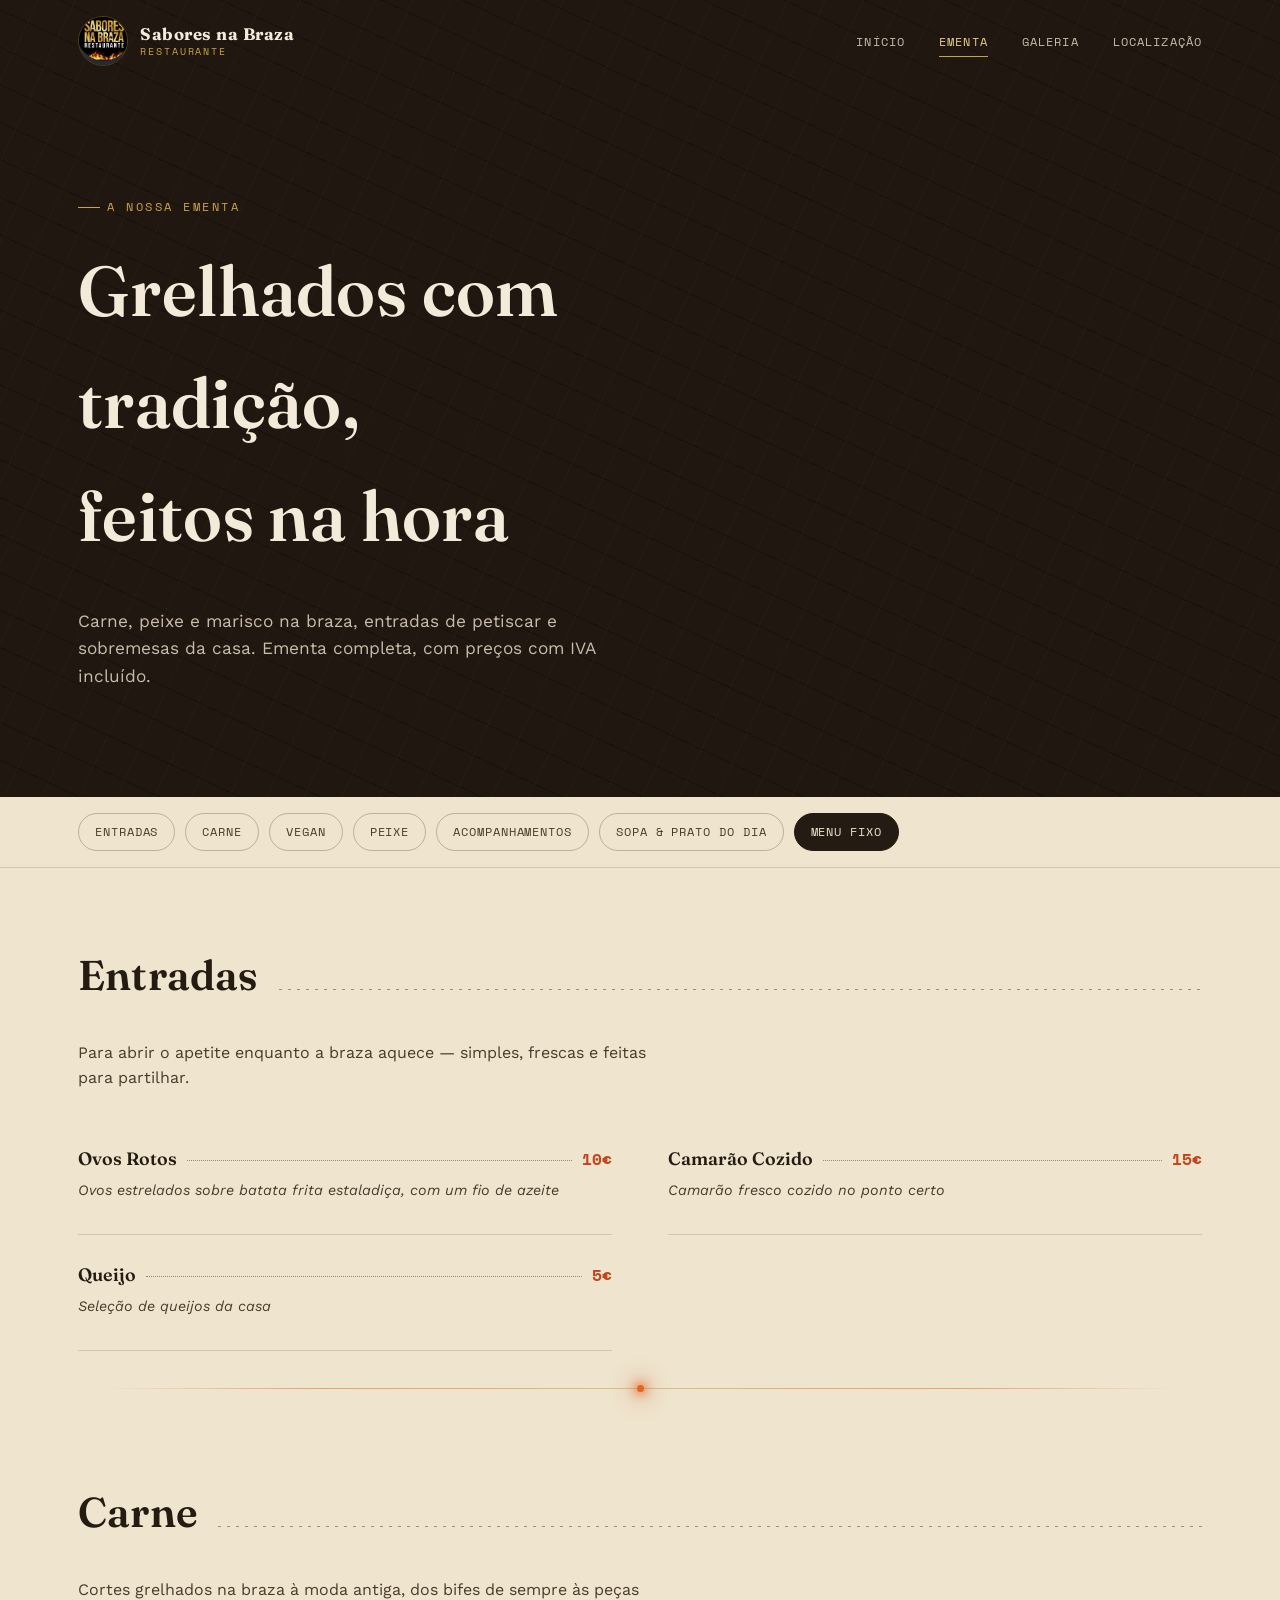
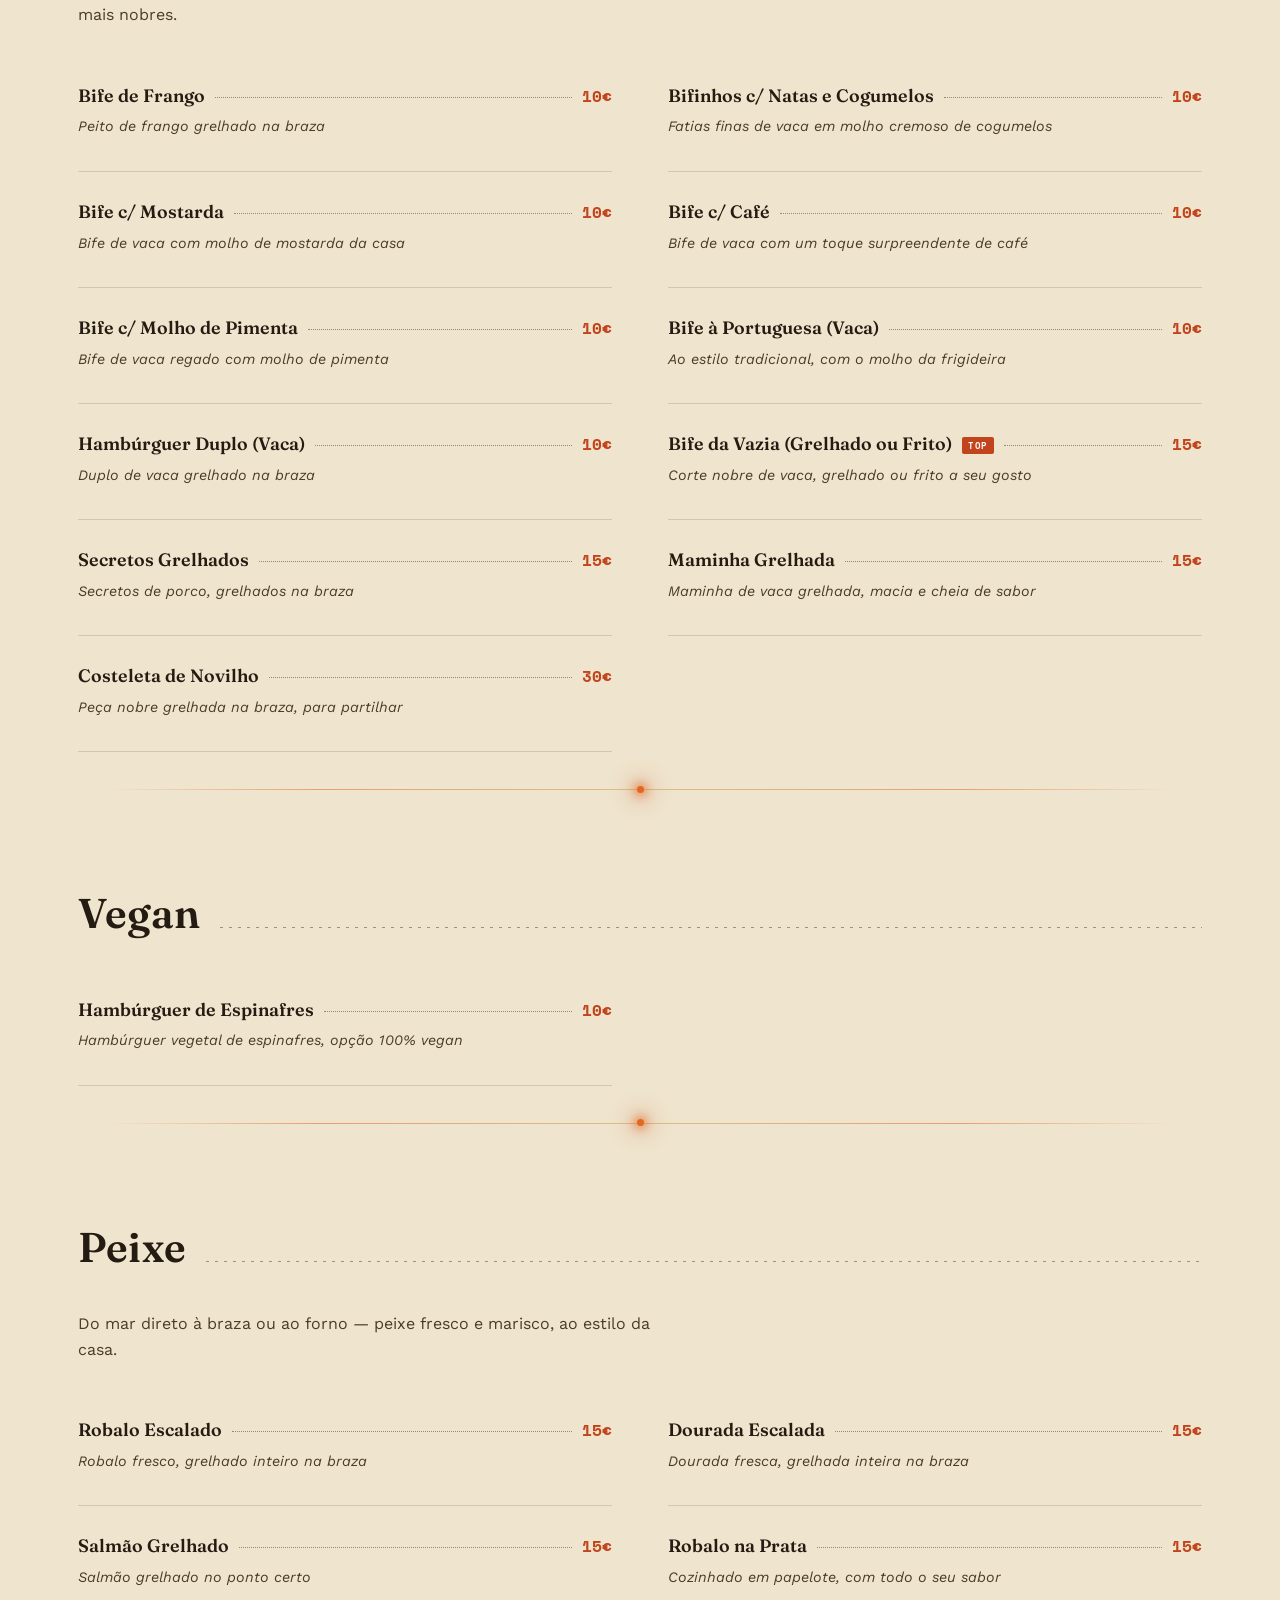
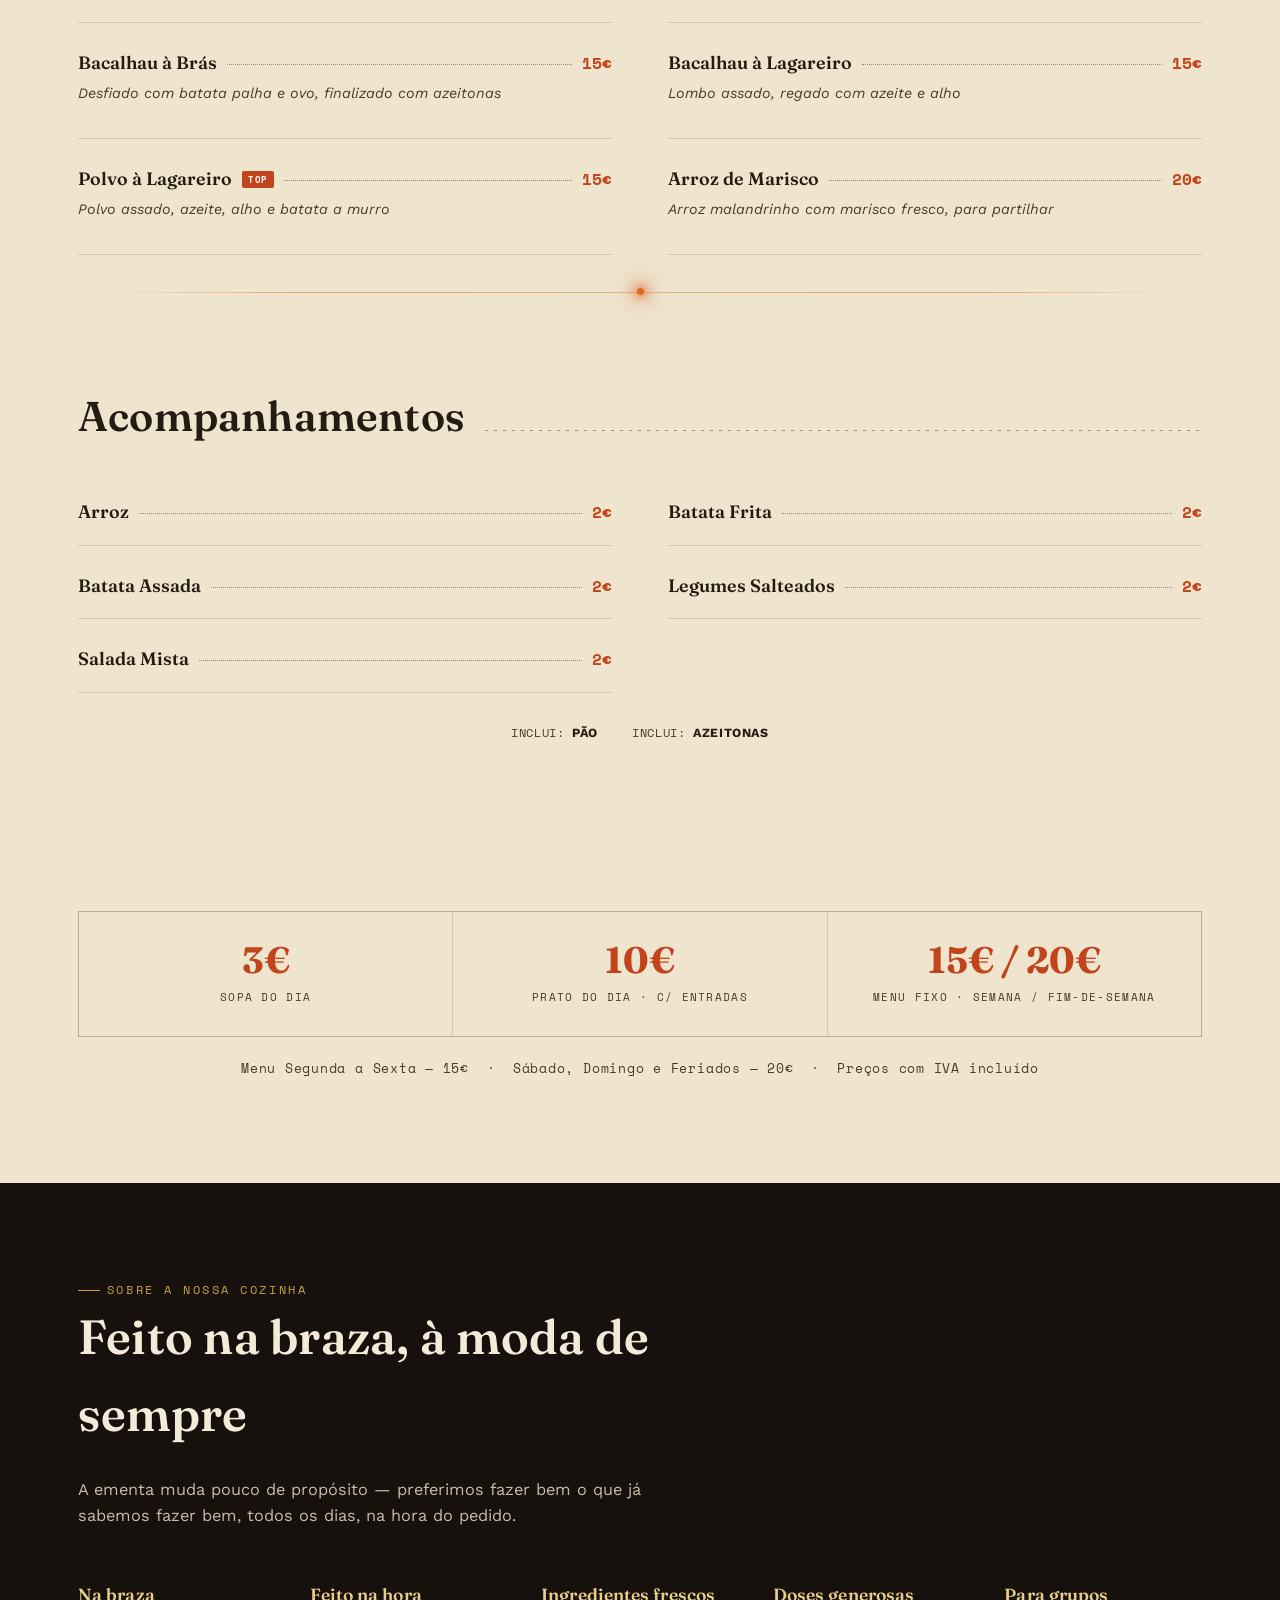
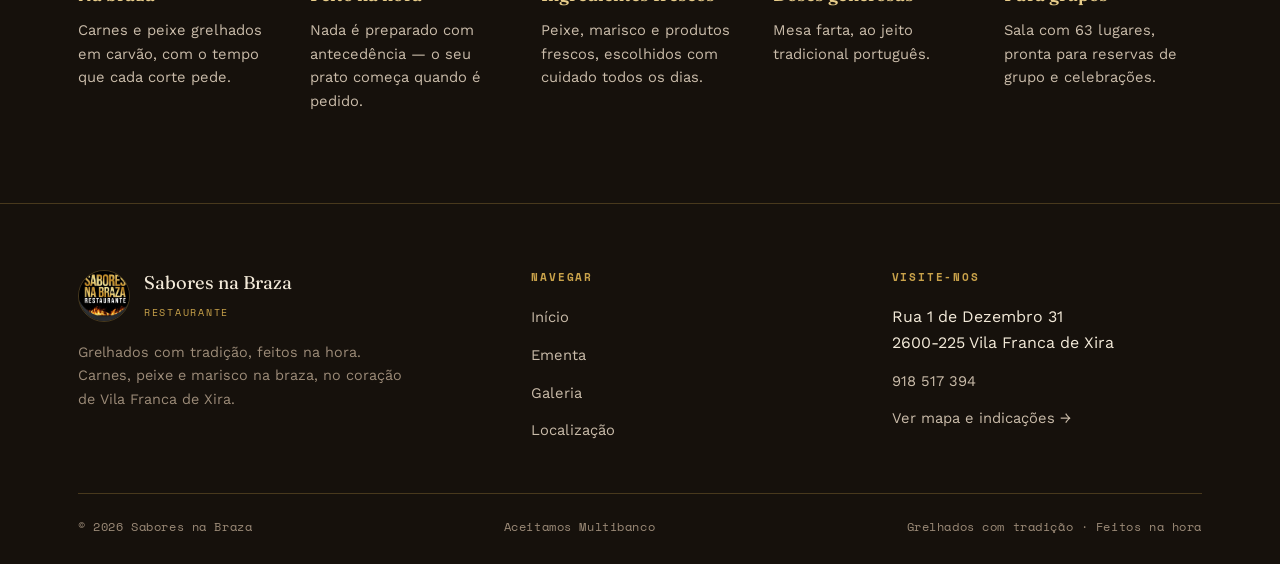
==== ementa.html @ 32e495b7 "Add files via upload" ====
<!doctype html>
<html lang="pt-PT">
<head>
<meta charset="UTF-8">
<meta name="viewport" content="width=device-width, initial-scale=1.0">
<title>Ementa — Sabores na Braza</title>
<meta name="description" content="Ementa completa do Sabores na Braza: entradas, carnes na braza, peixe, opção vegan, acompanhamentos, sopa e prato do dia. Preços com IVA incluído.">
<link rel="icon" href="logo.jpg">
<link rel="stylesheet" href="style.css">
</head>
<body>

<header class="site-header">
  <div class="container nav-inner">
    <a href="index.html" class="brand">
      <img src="logo.jpg" alt="Sabores na Braza — Restaurante">
      <span class="brand-text"><span class="b1">Sabores na Braza</span><span class="b2">Restaurante</span></span>
    </a>
    <nav aria-label="Navegação principal">
      <ul class="nav-links">
        <li><a href="index.html">Início</a></li>
        <li><a href="ementa.html" aria-current="page">Ementa</a></li>
        <li><a href="galeria.html">Galeria</a></li>
        <li><a href="localizacao.html">Localização</a></li>
      </ul>
    </nav>
    <button class="nav-toggle" aria-label="Abrir menu" aria-expanded="false"><span></span></button>
  </div>
</header>

<main>

  <section class="page-hero">
    <div class="grate-bg"></div>
    <div class="container page-hero-inner">
      <span class="eyebrow">A Nossa Ementa</span>
      <h1>Grelhados com tradição,<br>feitos na hora</h1>
      <p class="lead">Carne, peixe e marisco na braza, entradas de petiscar e sobremesas da casa. Ementa completa, com preços com IVA incluído.</p>
    </div>
  </section>

  <div class="menu-wrap">

    <nav class="menu-nav">
      <div class="container menu-nav-inner">
        <a class="menu-pill" href="#entradas">Entradas</a>
        <a class="menu-pill" href="#carne">Carne</a>
        <a class="menu-pill" href="#vegan">Vegan</a>
        <a class="menu-pill" href="#peixe">Peixe</a>
        <a class="menu-pill" href="#acompanhamentos">Acompanhamentos</a>
        <a class="menu-pill" href="#dia">Sopa &amp; Prato do Dia</a>
        <a class="menu-pill" href="#menu-fixo">Menu Fixo</a>
      </div>
    </nav>

    <div class="container">

      <!-- ENTRADAS -->
      <section id="entradas" class="menu-section reveal">
        <div class="menu-section-head"><h2>Entradas</h2><span class="rule"></span></div>
        <p class="menu-section-note">Para abrir o apetite enquanto a braza aquece — simples, frescas e feitas para partilhar.</p>
        <div class="menu-list">
          <div class="menu-item">
            <div class="menu-item-row"><span class="name">Ovos Rotos</span><span class="leader"></span><span class="price">10€</span></div>
            <p class="desc">Ovos estrelados sobre batata frita estaladiça, com um fio de azeite</p>
          </div>
          <div class="menu-item">
            <div class="menu-item-row"><span class="name">Camarão Cozido</span><span class="leader"></span><span class="price">15€</span></div>
            <p class="desc">Camarão fresco cozido no ponto certo</p>
          </div>
          <div class="menu-item">
            <div class="menu-item-row"><span class="name">Queijo</span><span class="leader"></span><span class="price">5€</span></div>
            <p class="desc">Seleção de queijos da casa</p>
          </div>
        </div>
      </section>

      <div class="ember-divider"><span></span></div>

      <!-- CARNE -->
      <section id="carne" class="menu-section reveal">
        <div class="menu-section-head"><h2>Carne</h2><span class="rule"></span></div>
        <p class="menu-section-note">Cortes grelhados na braza à moda antiga, dos bifes de sempre às peças mais nobres.</p>
        <div class="menu-list">
          <div class="menu-item">
            <div class="menu-item-row"><span class="name">Bife de Frango</span><span class="leader"></span><span class="price">10€</span></div>
            <p class="desc">Peito de frango grelhado na braza</p>
          </div>
          <div class="menu-item">
            <div class="menu-item-row"><span class="name">Bifinhos c/ Natas e Cogumelos</span><span class="leader"></span><span class="price">10€</span></div>
            <p class="desc">Fatias finas de vaca em molho cremoso de cogumelos</p>
          </div>
          <div class="menu-item">
            <div class="menu-item-row"><span class="name">Bife c/ Mostarda</span><span class="leader"></span><span class="price">10€</span></div>
            <p class="desc">Bife de vaca com molho de mostarda da casa</p>
          </div>
          <div class="menu-item">
            <div class="menu-item-row"><span class="name">Bife c/ Café</span><span class="leader"></span><span class="price">10€</span></div>
            <p class="desc">Bife de vaca com um toque surpreendente de café</p>
          </div>
          <div class="menu-item">
            <div class="menu-item-row"><span class="name">Bife c/ Molho de Pimenta</span><span class="leader"></span><span class="price">10€</span></div>
            <p class="desc">Bife de vaca regado com molho de pimenta</p>
          </div>
          <div class="menu-item">
            <div class="menu-item-row"><span class="name">Bife à Portuguesa (Vaca)</span><span class="leader"></span><span class="price">10€</span></div>
            <p class="desc">Ao estilo tradicional, com o molho da frigideira</p>
          </div>
          <div class="menu-item">
            <div class="menu-item-row"><span class="name">Hambúrguer Duplo (Vaca)</span><span class="leader"></span><span class="price">10€</span></div>
            <p class="desc">Duplo de vaca grelhado na braza</p>
          </div>
          <div class="menu-item featured">
            <div class="menu-item-row"><span class="name">Bife da Vazia (Grelhado ou Frito)</span><span class="leader"></span><span class="price">15€</span></div>
            <p class="desc">Corte nobre de vaca, grelhado ou frito a seu gosto</p>
          </div>
          <div class="menu-item">
            <div class="menu-item-row"><span class="name">Secretos Grelhados</span><span class="leader"></span><span class="price">15€</span></div>
            <p class="desc">Secretos de porco, grelhados na braza</p>
          </div>
          <div class="menu-item">
            <div class="menu-item-row"><span class="name">Maminha Grelhada</span><span class="leader"></span><span class="price">15€</span></div>
            <p class="desc">Maminha de vaca grelhada, macia e cheia de sabor</p>
          </div>
          <div class="menu-item">
            <div class="menu-item-row"><span class="name">Costeleta de Novilho</span><span class="leader"></span><span class="price">30€</span></div>
            <p class="desc">Peça nobre grelhada na braza, para partilhar</p>
          </div>
        </div>
      </section>

      <div class="ember-divider"><span></span></div>

      <!-- VEGAN -->
      <section id="vegan" class="menu-section reveal">
        <div class="menu-section-head"><h2>Vegan</h2><span class="rule"></span></div>
        <div class="menu-list">
          <div class="menu-item">
            <div class="menu-item-row"><span class="name">Hambúrguer de Espinafres</span><span class="leader"></span><span class="price">10€</span></div>
            <p class="desc">Hambúrguer vegetal de espinafres, opção 100% vegan</p>
          </div>
        </div>
      </section>

      <div class="ember-divider"><span></span></div>

      <!-- PEIXE -->
      <section id="peixe" class="menu-section reveal">
        <div class="menu-section-head"><h2>Peixe</h2><span class="rule"></span></div>
        <p class="menu-section-note">Do mar direto à braza ou ao forno — peixe fresco e marisco, ao estilo da casa.</p>
        <div class="menu-list">
          <div class="menu-item">
            <div class="menu-item-row"><span class="name">Robalo Escalado</span><span class="leader"></span><span class="price">15€</span></div>
            <p class="desc">Robalo fresco, grelhado inteiro na braza</p>
          </div>
          <div class="menu-item">
            <div class="menu-item-row"><span class="name">Dourada Escalada</span><span class="leader"></span><span class="price">15€</span></div>
            <p class="desc">Dourada fresca, grelhada inteira na braza</p>
          </div>
          <div class="menu-item">
            <div class="menu-item-row"><span class="name">Salmão Grelhado</span><span class="leader"></span><span class="price">15€</span></div>
            <p class="desc">Salmão grelhado no ponto certo</p>
          </div>
          <div class="menu-item">
            <div class="menu-item-row"><span class="name">Robalo na Prata</span><span class="leader"></span><span class="price">15€</span></div>
            <p class="desc">Cozinhado em papelote, com todo o seu sabor</p>
          </div>
          <div class="menu-item">
            <div class="menu-item-row"><span class="name">Bacalhau à Brás</span><span class="leader"></span><span class="price">15€</span></div>
            <p class="desc">Desfiado com batata palha e ovo, finalizado com azeitonas</p>
          </div>
          <div class="menu-item">
            <div class="menu-item-row"><span class="name">Bacalhau à Lagareiro</span><span class="leader"></span><span class="price">15€</span></div>
            <p class="desc">Lombo assado, regado com azeite e alho</p>
          </div>
          <div class="menu-item featured">
            <div class="menu-item-row"><span class="name">Polvo à Lagareiro</span><span class="leader"></span><span class="price">15€</span></div>
            <p class="desc">Polvo assado, azeite, alho e batata a murro</p>
          </div>
          <div class="menu-item">
            <div class="menu-item-row"><span class="name">Arroz de Marisco</span><span class="leader"></span><span class="price">20€</span></div>
            <p class="desc">Arroz malandrinho com marisco fresco, para partilhar</p>
          </div>
        </div>
      </section>

      <div class="ember-divider"><span></span></div>

      <!-- ACOMPANHAMENTOS -->
      <section id="acompanhamentos" class="menu-section reveal">
        <div class="menu-section-head"><h2>Acompanhamentos</h2><span class="rule"></span></div>
        <div class="menu-list">
          <div class="menu-item">
            <div class="menu-item-row"><span class="name">Arroz</span><span class="leader"></span><span class="price">2€</span></div>
          </div>
          <div class="menu-item">
            <div class="menu-item-row"><span class="name">Batata Frita</span><span class="leader"></span><span class="price">2€</span></div>
          </div>
          <div class="menu-item">
            <div class="menu-item-row"><span class="name">Batata Assada</span><span class="leader"></span><span class="price">2€</span></div>
          </div>
          <div class="menu-item">
            <div class="menu-item-row"><span class="name">Legumes Salteados</span><span class="leader"></span><span class="price">2€</span></div>
          </div>
          <div class="menu-item">
            <div class="menu-item-row"><span class="name">Salada Mista</span><span class="leader"></span><span class="price">2€</span></div>
          </div>
        </div>
        <div class="menu-includes">
          <span>Inclui: <strong>Pão</strong></span>
          <span>Inclui: <strong>Azeitonas</strong></span>
        </div>
      </section>

      <!-- SOPA / PRATO DO DIA + MENU FIXO -->
      <section id="dia" class="menu-section reveal" style="padding-bottom:90px;">
        <div class="menu-callout">
          <div class="mc">
            <div class="price">3€</div>
            <div class="lbl">Sopa do Dia</div>
          </div>
          <div class="mc">
            <div class="price">10€</div>
            <div class="lbl">Prato do Dia · c/ Entradas</div>
          </div>
          <div class="mc" id="menu-fixo">
            <div class="price">15€ / 20€</div>
            <div class="lbl">Menu Fixo · Semana / Fim-de-Semana</div>
          </div>
        </div>
        <p style="text-align:center; color:var(--ink-soft); font-family:var(--f-mono); font-size:.8rem; letter-spacing:.06em; margin-top:22px;">
          Menu Segunda a Sexta — 15€ &nbsp;·&nbsp; Sábado, Domingo e Feriados — 20€ &nbsp;·&nbsp; Preços com IVA incluído
        </p>
      </section>

    </div>
  </div>

  <!-- SOBRE A COZINHA -->
  <section class="kitchen-note">
    <div class="container">
      <div class="section-head reveal">
        <span class="eyebrow">Sobre a Nossa Cozinha</span>
        <h2>Feito na braza, à moda de sempre</h2>
        <p>A ementa muda pouco de propósito — preferimos fazer bem o que já sabemos fazer bem, todos os dias, na hora do pedido.</p>
      </div>
      <div class="kn-grid reveal">
        <div class="kn-card">
          <h3>Na braza</h3>
          <p>Carnes e peixe grelhados em carvão, com o tempo que cada corte pede.</p>
        </div>
        <div class="kn-card">
          <h3>Feito na hora</h3>
          <p>Nada é preparado com antecedência — o seu prato começa quando é pedido.</p>
        </div>
        <div class="kn-card">
          <h3>Ingredientes frescos</h3>
          <p>Peixe, marisco e produtos frescos, escolhidos com cuidado todos os dias.</p>
        </div>
        <div class="kn-card">
          <h3>Doses generosas</h3>
          <p>Mesa farta, ao jeito tradicional português.</p>
        </div>
        <div class="kn-card">
          <h3>Para grupos</h3>
          <p>Sala com 63 lugares, pronta para reservas de grupo e celebrações.</p>
        </div>
      </div>
    </div>
  </section>

</main>

<footer class="site-footer">
  <div class="container">
    <div class="footer-grid">
      <div>
        <div class="footer-brand">
          <img src="logo.jpg" alt="">
          <div class="fb-text"><span class="b1">Sabores na Braza</span><span class="b2">Restaurante</span></div>
        </div>
        <p>Grelhados com tradição, feitos na hora. Carnes, peixe e marisco na braza, no coração de Vila Franca de Xira.</p>
      </div>
      <div class="footer-col">
        <h4>Navegar</h4>
        <ul>
          <li><a href="index.html">Início</a></li>
          <li><a href="ementa.html">Ementa</a></li>
          <li><a href="galeria.html">Galeria</a></li>
          <li><a href="localizacao.html">Localização</a></li>
        </ul>
      </div>
      <div class="footer-col">
        <h4>Visite-nos</h4>
        <ul>
          <li>Rua 1 de Dezembro 31<br>2600-225 Vila Franca de Xira</li>
          <li><a href="tel:+351918517394">918 517 394</a></li>
          <li><a href="localizacao.html">Ver mapa e indicações →</a></li>
        </ul>
      </div>
    </div>
    <div class="footer-bottom">
      <span>© <span id="year"></span> Sabores na Braza</span>
      <span>Aceitamos Multibanco</span>
      <span>Grelhados com tradição · Feitos na hora</span>
    </div>
  </div>
</footer>

<script>document.getElementById('year').textContent = new Date().getFullYear();</script>
<script src="main.js"></script>
</body>
</html>
---- style.css ----
/* =========================================================
   SABORES NA BRAZA — folha de estilos
   Paleta: braza, carvão, dourado, papel de ementa
   ========================================================= */

@import url('https://fonts.googleapis.com/css2?family=Fraunces:ital,opsz,wght@0,9..144,300;0,9..144,500;0,9..144,600;0,9..144,700;0,9..144,900;1,9..144,500;1,9..144,600&family=Work+Sans:wght@300;400;500;600;700&family=Space+Mono:wght@400;700&display=swap');

:root{
  /* cor */
  --coal:        #16110c;
  --coal-soft:   #1f1710;
  --coal-2:      #2a1e15;
  --wood:        #3c2a1c;
  --ember:       #c1441c;
  --ember-2:     #e4671f;
  --gold:        #c9a24a;
  --gold-light:  #e8cd8a;
  --cream:       #f3ead9;
  --cream-2:     #e9dcc0;
  --paper:       #efe4cd;
  --ink:         #241b12;
  --ink-soft:    #4a3b2b;
  --smoke:       #cabcaa;
  --smoke-dim:   #9c8b78;
  --line:        rgba(201,162,74,0.28);

  /* tipografia */
  --f-display: 'Fraunces', serif;
  --f-body: 'Work Sans', sans-serif;
  --f-mono: 'Space Mono', monospace;

  --container: 1180px;
}

*,*::before,*::after{ box-sizing:border-box; }
html{ scroll-behavior:smooth; }
body{
  margin:0;
  background:var(--coal);
  color:var(--cream);
  font-family:var(--f-body);
  font-size:16px;
  line-height:1.6;
  -webkit-font-smoothing:antialiased;
}
img{ max-width:100%; display:block; }
a{ color:inherit; text-decoration:none; }
h1,h2,h3,h4{ font-family:var(--f-display); font-weight:600; margin:0 0 .5em; letter-spacing:.005em; }
p{ margin:0 0 1em; }
.container{ max-width:var(--container); margin:0 auto; padding:0 28px; }
::selection{ background:var(--ember); color:var(--cream); }

/* focus visibility */
a:focus-visible, button:focus-visible, .btn:focus-visible{
  outline:2px solid var(--gold-light);
  outline-offset:3px;
}

@media (prefers-reduced-motion: reduce){
  *{ animation-duration:0.001ms !important; animation-iteration-count:1 !important; transition-duration:0.001ms !important; scroll-behavior:auto !important; }
}

/* =============== eyebrow / labels =============== */
.eyebrow{
  font-family:var(--f-mono);
  font-size:.72rem;
  letter-spacing:.22em;
  text-transform:uppercase;
  color:var(--gold);
  display:inline-flex;
  align-items:center;
  gap:.6em;
}
.eyebrow::before{
  content:"";
  width:22px; height:1px;
  background:var(--gold);
  display:inline-block;
}

/* =============== grill-grate texture (signature motif) =============== */
.grate-bg{
  position:relative;
  background-color:var(--coal-soft);
  background-image:
    repeating-linear-gradient(115deg, rgba(201,162,74,0.05) 0px, rgba(201,162,74,0.05) 1px, transparent 1px, transparent 34px),
    repeating-linear-gradient(25deg, rgba(0,0,0,0.35) 0px, rgba(0,0,0,0.35) 1px, transparent 1px, transparent 34px);
}

/* =============== ember divider (signature motif) =============== */
.ember-divider{
  height:34px;
  position:relative;
  display:flex;
  align-items:center;
  justify-content:center;
  margin:0 auto;
  max-width:var(--container);
  padding:0 28px;
}
.ember-divider::before{
  content:"";
  position:absolute;
  left:28px; right:28px; top:50%;
  height:1px;
  background:linear-gradient(90deg, transparent, var(--ember-2) 20%, var(--gold) 50%, var(--ember-2) 80%, transparent);
  opacity:.55;
}
.ember-divider span{
  position:relative;
  width:7px; height:7px;
  border-radius:50%;
  background:var(--ember-2);
  box-shadow:0 0 10px 3px rgba(228,103,31,0.65), 0 0 22px 6px rgba(193,68,28,0.35);
  animation:glow 3.2s ease-in-out infinite;
}
@keyframes glow{
  0%,100%{ box-shadow:0 0 10px 3px rgba(228,103,31,0.55), 0 0 22px 6px rgba(193,68,28,0.28); transform:scale(1); }
  50%{ box-shadow:0 0 16px 5px rgba(228,103,31,0.85), 0 0 30px 10px rgba(193,68,28,0.45); transform:scale(1.15); }
}

/* =============== nav =============== */
.site-header{
  position:fixed; top:0; left:0; right:0; z-index:100;
  padding:16px 0;
  transition:background .35s ease, padding .35s ease, box-shadow .35s ease;
}
.site-header.is-scrolled{
  background:rgba(22,17,12,0.92);
  backdrop-filter:blur(10px);
  padding:10px 0;
  box-shadow:0 8px 24px rgba(0,0,0,0.35);
  border-bottom:1px solid var(--line);
}
.nav-inner{
  display:flex; align-items:center; justify-content:space-between; gap:20px;
}
.brand{ display:flex; align-items:center; gap:12px; }
.brand img{
  width:50px; height:50px; border-radius:50%;
  object-fit:cover;
  border:1px solid var(--line);
  transition:width .35s ease, height .35s ease;
}
.site-header.is-scrolled .brand img{ width:40px; height:40px; }
.brand-text{ font-family:var(--f-display); line-height:1.05; }
.brand-text .b1{ display:block; font-size:1.05rem; font-weight:700; letter-spacing:.03em; color:var(--cream); }
.brand-text .b2{ display:block; font-family:var(--f-mono); font-size:.6rem; letter-spacing:.2em; color:var(--gold); text-transform:uppercase; margin-top:2px; }

.nav-links{ display:flex; align-items:center; gap:34px; list-style:none; margin:0; padding:0; }
.nav-links a{
  font-family:var(--f-mono); font-size:.78rem; letter-spacing:.09em; text-transform:uppercase;
  color:var(--smoke); position:relative; padding:4px 0;
  transition:color .25s ease;
}
.nav-links a::after{
  content:""; position:absolute; left:0; bottom:-2px; height:1px; width:0;
  background:var(--gold); transition:width .25s ease;
}
.nav-links a:hover, .nav-links a[aria-current="page"]{ color:var(--gold-light); }
.nav-links a:hover::after, .nav-links a[aria-current="page"]::after{ width:100%; }

.nav-toggle{
  display:none; background:none; border:1px solid var(--line); border-radius:6px;
  width:42px; height:38px; cursor:pointer; position:relative;
}
.nav-toggle span, .nav-toggle span::before, .nav-toggle span::after{
  content:""; position:absolute; left:10px; right:10px; height:1px; background:var(--gold-light);
  transition:transform .25s ease, opacity .25s ease;
}
.nav-toggle span{ top:50%; }
.nav-toggle span::before{ top:-7px; }
.nav-toggle span::after{ top:7px; }
.nav-toggle.is-open span{ background:transparent; }
.nav-toggle.is-open span::before{ transform:translateY(7px) rotate(45deg); }
.nav-toggle.is-open span::after{ transform:translateY(-7px) rotate(-45deg); }

@media (max-width:840px){
  .nav-toggle{ display:block; }
  .nav-links{
    position:fixed; top:0; right:0; height:100vh; width:min(78vw,340px);
    background:var(--coal-soft); border-left:1px solid var(--line);
    flex-direction:column; align-items:flex-start; justify-content:center; gap:30px;
    padding:40px; transform:translateX(100%); transition:transform .4s ease;
    box-shadow:-20px 0 40px rgba(0,0,0,.4);
  }
  .nav-links.is-open{ transform:translateX(0); }
  .nav-links a{ font-size:1rem; }
}

/* =============== buttons =============== */
.btn{
  display:inline-flex; align-items:center; gap:10px;
  font-family:var(--f-mono); font-size:.78rem; letter-spacing:.12em; text-transform:uppercase;
  padding:15px 26px; border-radius:2px; border:1px solid transparent; cursor:pointer;
  transition:transform .25s ease, box-shadow .25s ease, background .25s ease, color .25s ease, border-color .25s ease;
}
.btn-ember{
  background:linear-gradient(140deg, var(--ember-2), var(--ember));
  color:var(--cream);
  box-shadow:0 10px 26px -10px rgba(193,68,28,0.7);
}
.btn-ember:hover{ transform:translateY(-2px); box-shadow:0 16px 30px -10px rgba(193,68,28,0.85); }
.btn-outline{
  background:transparent; border-color:var(--line); color:var(--gold-light);
}
.btn-outline:hover{ border-color:var(--gold); background:rgba(201,162,74,0.08); transform:translateY(-2px); }
.btn-dark{
  background:var(--ink); color:var(--paper); border-color:transparent;
}
.btn-dark:hover{ transform:translateY(-2px); }
.btn svg{ width:16px; height:16px; }

/* =============== hero =============== */
.hero{
  position:relative; min-height:100svh; display:flex; align-items:flex-end;
  overflow:hidden; color:var(--cream);
}
.hero-media{ position:absolute; inset:0; z-index:0; }
.hero-media img{ width:100%; height:100%; object-fit:cover; object-position:center 32%; }
.hero-media::after{
  content:""; position:absolute; inset:0;
  background:
    linear-gradient(0deg, rgba(15,11,7,.97) 4%, rgba(15,11,7,.72) 32%, rgba(15,11,7,.30) 62%, rgba(15,11,7,.55) 100%),
    linear-gradient(90deg, rgba(15,11,7,.65), transparent 55%);
}
.hero-inner{ position:relative; z-index:1; width:100%; padding:150px 0 70px; }
.hero-emblem{
  width:82px; height:82px; border-radius:50%; object-fit:cover;
  border:1px solid rgba(201,162,74,.55);
  box-shadow:0 0 0 6px rgba(22,17,12,.35), 0 10px 30px rgba(0,0,0,.5);
  margin-bottom:26px;
}
.hero h1{
  font-size:clamp(2.7rem, 7vw, 5.6rem);
  line-height:.96;
  color:var(--cream);
  text-transform:uppercase;
  letter-spacing:-.01em;
  margin-bottom:.28em;
}
.hero h1 em{
  font-style:italic; color:var(--ember-2);
  text-shadow:0 0 30px rgba(228,103,31,.35);
}
.hero .tagline{
  font-family:var(--f-mono); font-size:clamp(.82rem,1.4vw,.98rem);
  letter-spacing:.14em; text-transform:uppercase; color:var(--gold-light);
  margin-bottom:34px;
}
.hero-ctas{ display:flex; gap:16px; flex-wrap:wrap; margin-bottom:46px; }

.hero-tag{
  display:inline-flex; align-items:center; gap:14px;
  border:1px solid var(--line); border-radius:3px;
  padding:14px 20px; background:rgba(22,17,12,.45); backdrop-filter:blur(6px);
  max-width:560px;
}
.hero-tag .num{
  font-family:var(--f-display); font-weight:700; font-size:1.9rem; color:var(--gold-light); line-height:1;
}
.hero-tag .num small{ display:block; font-family:var(--f-mono); font-size:.58rem; letter-spacing:.14em; color:var(--smoke-dim); text-transform:uppercase; margin-top:4px;}
.hero-tag p{ margin:0; font-size:.9rem; color:var(--smoke); }
.hero-tag strong{ color:var(--gold-light); font-weight:600; }

.scroll-cue{
  position:absolute; right:28px; bottom:26px; z-index:1;
  writing-mode:vertical-rl; font-family:var(--f-mono); font-size:.65rem; letter-spacing:.24em;
  color:var(--smoke-dim); text-transform:uppercase; display:flex; align-items:center; gap:12px;
}
.scroll-cue::after{ content:""; width:1px; height:46px; background:linear-gradient(var(--gold), transparent); }
@media (max-width:700px){ .scroll-cue{ display:none; } }

/* =============== sections generic =============== */
section{ position:relative; }
.section-pad{ padding:96px 0; }
.section-pad-sm{ padding:64px 0; }
.section-head{ max-width:640px; margin-bottom:52px; }
.section-head h2{ font-size:clamp(2rem,4vw,3rem); color:var(--cream); }
.section-head.on-paper h2{ color:var(--ink); }
.section-head p{ color:var(--smoke); font-size:1.02rem; }
.section-head.on-paper p{ color:var(--ink-soft); }
.center{ text-align:center; margin-left:auto; margin-right:auto; }

.on-paper{ background:var(--paper); color:var(--ink); }
.on-coal{ background:var(--coal); color:var(--cream); }
.on-coal-2{ background:var(--coal-soft); color:var(--cream); }

/* =============== intro / about block =============== */
.about-grid{
  display:grid; grid-template-columns: 1fr 1fr; gap:64px; align-items:center;
}
.about-copy h2{ font-size:clamp(2.1rem,4vw,3.1rem); }
.about-copy p{ color:var(--smoke); font-size:1.06rem; }
.about-frame{ position:relative; }
.about-frame img{ width:100%; height:560px; object-fit:cover; border-radius:2px; }
.about-frame::before{
  content:""; position:absolute; inset:-14px 14px 14px -14px; border:1px solid var(--line); z-index:-1;
}
@media (max-width:900px){
  .about-grid{ grid-template-columns:1fr; gap:36px; }
  .about-frame img{ height:340px; }
  .about-frame{ order:-1; }
}

/* =============== reservation band =============== */
.reserve-band{
  position:relative; padding:70px 0; overflow:hidden;
  background:radial-gradient(120% 180% at 15% 0%, rgba(193,68,28,.22), transparent 55%), var(--coal-soft);
  border-top:1px solid var(--line); border-bottom:1px solid var(--line);
}
.reserve-inner{
  display:flex; align-items:center; justify-content:space-between; gap:40px; flex-wrap:wrap;
}
.reserve-text{ max-width:600px; }
.reserve-text .eyebrow{ margin-bottom:14px; }
.reserve-text h2{ font-size:clamp(1.8rem,3.4vw,2.5rem); color:var(--cream); }
.reserve-text p{ color:var(--smoke); font-size:1.02rem; margin-bottom:0; }
.reserve-stat{
  text-align:center; flex-shrink:0; padding:0 34px; position:relative;
}
.reserve-stat::before{
  content:""; position:absolute; left:-20px; top:50%; transform:translateY(-50%);
  width:1px; height:70%; background:var(--line);
}
@media (max-width:640px){ .reserve-stat::before{ display:none; } }
.reserve-stat .n{ font-family:var(--f-display); font-weight:700; font-size:4rem; color:var(--gold-light); line-height:1; }
.reserve-stat .l{ display:block; font-family:var(--f-mono); font-size:.68rem; letter-spacing:.16em; text-transform:uppercase; color:var(--smoke-dim); margin-top:8px; }

/* =============== dish teaser cards =============== */
.dish-grid{ display:grid; grid-template-columns:repeat(3,1fr); gap:26px; }
.dish-card{
  position:relative; border-radius:2px; overflow:hidden; aspect-ratio:4/5;
  box-shadow:0 20px 40px -20px rgba(0,0,0,.6);
}
.dish-card img{ width:100%; height:100%; object-fit:cover; transition:transform .7s ease; }
.dish-card:hover img{ transform:scale(1.07); }
.dish-card::after{
  content:""; position:absolute; inset:0;
  background:linear-gradient(0deg, rgba(15,11,7,.92) 10%, rgba(15,11,7,.15) 55%, transparent 75%);
}
.dish-card .dc-label{
  position:absolute; left:0; right:0; bottom:0; z-index:1; padding:22px;
}
.dish-card .dc-label .eyebrow{ margin-bottom:8px; }
.dish-card .dc-label h3{ font-size:1.3rem; color:var(--cream); margin:0; }
@media (max-width:900px){ .dish-grid{ grid-template-columns:1fr 1fr; } }
@media (max-width:560px){ .dish-grid{ grid-template-columns:1fr; } }

/* =============== gallery preview strip =============== */
.strip{
  display:grid; grid-template-columns:repeat(6,1fr); gap:14px;
}
.strip a{ display:block; aspect-ratio:3/4; overflow:hidden; border-radius:2px; }
.strip img{ width:100%; height:100%; object-fit:cover; transition:transform .6s ease, filter .4s ease; filter:grayscale(15%); }
.strip a:hover img{ transform:scale(1.08); filter:grayscale(0%); }
@media (max-width:900px){ .strip{ grid-template-columns:repeat(3,1fr); } .strip a:nth-child(n+4){ display:none; } }
@media (max-width:560px){ .strip{ grid-template-columns:repeat(2,1fr); } .strip a:nth-child(n+5){ display:none; } }

/* =============== location teaser =============== */
.loc-teaser{
  display:grid; grid-template-columns:1.1fr .9fr; border:1px solid var(--line);
}
.loc-teaser .lt-info{ padding:56px; display:flex; flex-direction:column; justify-content:center; gap:18px; }
.loc-teaser .lt-map{ min-height:340px; position:relative; }
.loc-teaser .lt-map iframe{ position:absolute; inset:0; width:100%; height:100%; border:0; filter:grayscale(35%) sepia(8%) contrast(1.05); }
.addr{ font-family:var(--f-mono); font-size:.95rem; color:var(--smoke); line-height:1.9; }
.addr strong{ color:var(--gold-light); display:block; font-family:var(--f-body); font-size:1.1rem; margin-bottom:4px; }
@media (max-width:900px){ .loc-teaser{ grid-template-columns:1fr; } .loc-teaser .lt-info{ padding:40px 28px; } }

/* =============== footer =============== */
.site-footer{ background:var(--coal); border-top:1px solid var(--line); padding:64px 0 28px; }
.footer-grid{ display:grid; grid-template-columns:1.3fr 1fr 1fr; gap:50px; margin-bottom:50px; }
.footer-brand{ display:flex; align-items:center; gap:14px; margin-bottom:18px; }
.footer-brand img{ width:52px; height:52px; border-radius:50%; object-fit:cover; border:1px solid var(--line); }
.footer-brand .fb-text .b1{ font-family:var(--f-display); font-size:1.15rem; color:var(--cream); display:block; }
.footer-brand .fb-text .b2{ font-family:var(--f-mono); font-size:.6rem; letter-spacing:.18em; color:var(--gold); text-transform:uppercase; }
.site-footer p{ color:var(--smoke-dim); font-size:.9rem; max-width:340px; }
.footer-col h4{ font-family:var(--f-mono); font-size:.7rem; letter-spacing:.16em; text-transform:uppercase; color:var(--gold); margin-bottom:18px; }
.footer-col ul{ list-style:none; margin:0; padding:0; display:flex; flex-direction:column; gap:12px; }
.footer-col a{ color:var(--smoke); font-size:.92rem; transition:color .2s ease; }
.footer-col a:hover{ color:var(--gold-light); }
.footer-bottom{
  border-top:1px solid var(--line); padding-top:24px; display:flex; justify-content:space-between; flex-wrap:wrap; gap:10px;
  font-family:var(--f-mono); font-size:.72rem; letter-spacing:.05em; color:var(--smoke-dim);
}
@media (max-width:800px){ .footer-grid{ grid-template-columns:1fr; gap:34px; } }

/* =============== reveal on scroll =============== */
.reveal{ opacity:0; transform:translateY(26px); transition:opacity .8s ease, transform .8s ease; }
.reveal.is-visible{ opacity:1; transform:translateY(0); }

/* =============== page hero (inner pages) =============== */
.page-hero{
  position:relative; padding:190px 0 90px; overflow:hidden;
  background:var(--coal-soft);
}
.page-hero .grate-bg{ position:absolute; inset:0; opacity:.7; }
.page-hero-inner{ position:relative; z-index:1; }
.page-hero .eyebrow{ margin-bottom:18px; }
.page-hero h1{ font-size:clamp(2.6rem,6vw,4.4rem); color:var(--cream); max-width:760px; }
.page-hero p.lead{ color:var(--smoke); font-size:1.08rem; max-width:560px; margin-top:14px; }

/* =========================================================
   EMENTA (menu)
   ========================================================= */
.menu-wrap{ background:var(--paper); color:var(--ink); }
.menu-nav{
  position:sticky; top:0; z-index:30; background:var(--paper);
  border-bottom:1px solid rgba(36,27,18,.14);
  padding:16px 0; margin-top:-1px;
}
.menu-nav.is-scrolled{ box-shadow:0 10px 24px -14px rgba(0,0,0,.35); }
.menu-nav-inner{ display:flex; gap:10px; flex-wrap:wrap; }
.menu-pill{
  font-family:var(--f-mono); font-size:.72rem; letter-spacing:.08em; text-transform:uppercase;
  padding:9px 16px; border:1px solid rgba(36,27,18,.25); border-radius:20px; color:var(--ink-soft);
  transition:background .2s ease, color .2s ease, border-color .2s ease;
  white-space:nowrap;
}
.menu-pill:hover, .menu-pill.is-active{ background:var(--ink); border-color:var(--ink); color:var(--paper); }

.menu-section{ padding:74px 0 20px; scroll-margin-top:150px; }
.menu-section-head{ display:flex; align-items:baseline; gap:20px; margin-bottom:10px; }
.menu-section-head h2{ font-size:clamp(1.9rem,3.6vw,2.6rem); color:var(--ink); white-space:nowrap; }
.menu-section-head .rule{ flex:1; height:1px; background:repeating-linear-gradient(90deg, var(--ink-soft) 0 3px, transparent 3px 9px); opacity:.5; }
.menu-section-note{ color:var(--ink-soft); max-width:600px; margin-bottom:36px; font-size:1rem; }

.menu-list{ display:grid; grid-template-columns:1fr 1fr; gap:8px 56px; }
.menu-item{ padding:18px 0; border-bottom:1px solid rgba(36,27,18,.14); }
.menu-item-row{ display:flex; align-items:baseline; gap:10px; }
.menu-item-row .name{ font-family:var(--f-display); font-weight:600; font-size:1.12rem; color:var(--ink); white-space:nowrap; }
.menu-item-row .leader{ flex:1; border-bottom:1px dotted rgba(36,27,18,.45); transform:translateY(-4px); }
.menu-item-row .price{ font-family:var(--f-mono); font-size:1rem; color:var(--ember); font-weight:700; white-space:nowrap; }
.menu-item .desc{ font-size:.9rem; color:var(--ink-soft); font-style:italic; margin-top:5px; }
.menu-item.featured{ position:relative; }
.menu-item.featured .name::after{
  content:"TOP"; font-family:var(--f-mono); font-size:.55rem; letter-spacing:.08em; color:#fff;
  background:var(--ember); border-radius:2px; padding:2px 6px; margin-left:10px; vertical-align:middle;
}
@media (max-width:760px){ .menu-list{ grid-template-columns:1fr; } }

.menu-callout{
  display:grid; grid-template-columns:repeat(3,1fr); gap:1px; background:rgba(36,27,18,.14);
  margin:64px 0 0; border:1px solid rgba(36,27,18,.14);
}
.menu-callout .mc{ background:var(--paper); padding:30px 26px; text-align:center; }
.menu-callout .mc .price{ font-family:var(--f-display); font-weight:700; font-size:2.3rem; color:var(--ember); line-height:1; }
.menu-callout .mc .lbl{ font-family:var(--f-mono); font-size:.68rem; letter-spacing:.12em; text-transform:uppercase; color:var(--ink-soft); margin-top:10px; }
@media (max-width:700px){ .menu-callout{ grid-template-columns:1fr; } }

.menu-includes{
  display:flex; gap:34px; justify-content:center; flex-wrap:wrap; padding:30px 0 10px; color:var(--ink-soft);
  font-family:var(--f-mono); font-size:.78rem; letter-spacing:.05em; text-transform:uppercase;
}
.menu-includes strong{ color:var(--ink); font-family:var(--f-body); }

.kitchen-note{
  background:var(--coal); color:var(--cream); padding:90px 0;
}
.kitchen-note .kn-grid{ display:grid; grid-template-columns:repeat(5,1fr); gap:34px; }
.kn-card h3{ font-size:1.1rem; color:var(--gold-light); margin-bottom:10px; }
.kn-card p{ font-size:.92rem; color:var(--smoke); margin:0; }
@media (max-width:980px){ .kn-grid{ grid-template-columns:repeat(2,1fr) !important; } }
@media (max-width:560px){ .kn-grid{ grid-template-columns:1fr !important; } }

.menu-poster-cta{
  display:flex; align-items:center; justify-content:space-between; gap:20px; flex-wrap:wrap;
  border:1px dashed rgba(36,27,18,.35); padding:22px 28px; margin-top:56px; color:var(--ink-soft);
  font-size:.92rem;
}

/* =========================================================
   GALERIA
   ========================================================= */
.filter-bar{ display:flex; gap:10px; flex-wrap:wrap; margin-bottom:46px; }
.filter-btn{
  font-family:var(--f-mono); font-size:.75rem; letter-spacing:.1em; text-transform:uppercase;
  padding:10px 18px; border:1px solid var(--line); border-radius:20px; color:var(--smoke);
  background:transparent; cursor:pointer; transition:all .2s ease;
}
.filter-btn:hover{ border-color:var(--gold); color:var(--gold-light); }
.filter-btn.is-active{ background:var(--gold); border-color:var(--gold); color:var(--coal); font-weight:700; }

.masonry{
  columns:3 260px; column-gap:18px;
}
.masonry figure{
  margin:0 0 18px; break-inside:avoid; position:relative; overflow:hidden; border-radius:2px;
  border:1px solid var(--line);
}
.masonry figure img{ width:100%; display:block; transition:transform .6s ease; cursor:zoom-in; }
.masonry figure:hover img{ transform:scale(1.05); }
.masonry figcaption{
  position:absolute; left:0; right:0; bottom:0; padding:16px 18px 14px;
  background:linear-gradient(0deg, rgba(15,11,7,.92), transparent);
  font-family:var(--f-mono); font-size:.72rem; letter-spacing:.05em; color:var(--cream);
  opacity:0; transform:translateY(8px); transition:opacity .25s ease, transform .25s ease;
}
.masonry figure:hover figcaption{ opacity:1; transform:translateY(0); }
.masonry figure[data-cat]{ }
@media (max-width:700px){ .masonry{ columns:2 200px; } }

.lightbox{
  position:fixed; inset:0; z-index:200; background:rgba(10,7,5,.94);
  display:none; align-items:center; justify-content:center; padding:5vh 5vw;
  backdrop-filter:blur(6px);
}
.lightbox.is-open{ display:flex; }
.lightbox img{ max-width:100%; max-height:88vh; border-radius:2px; box-shadow:0 30px 80px rgba(0,0,0,.6); }
.lightbox-close{
  position:absolute; top:24px; right:28px; width:44px; height:44px; border-radius:50%;
  border:1px solid var(--line); background:rgba(22,17,12,.6); color:var(--cream); cursor:pointer; font-size:1.3rem;
}
.lightbox-cap{
  position:absolute; bottom:26px; left:0; right:0; text-align:center; color:var(--gold-light);
  font-family:var(--f-mono); font-size:.8rem; letter-spacing:.08em;
}

.space-band{
  background:var(--coal-soft); border-top:1px solid var(--line); border-bottom:1px solid var(--line);
}
.space-grid{ display:grid; grid-template-columns:1.15fr .85fr; gap:18px; }
.space-grid .sg-tall{ grid-row:span 2; }
.space-grid figure{ margin:0; overflow:hidden; border-radius:2px; position:relative; }
.space-grid img{ width:100%; height:100%; object-fit:cover; }
.space-col{ display:grid; gap:18px; }
@media (max-width:800px){ .space-grid{ grid-template-columns:1fr; } .space-grid .sg-tall{ grid-row:auto; } .space-grid img{ height:280px; } }

/* =========================================================
   LOCALIZAÇÃO
   ========================================================= */
.map-full{ position:relative; height:56vh; min-height:400px; border-top:1px solid var(--line); border-bottom:1px solid var(--line); }
.map-full iframe{ position:absolute; inset:0; width:100%; height:100%; border:0; filter:grayscale(38%) sepia(8%) contrast(1.05); }

.info-cards{ display:grid; grid-template-columns:repeat(3,1fr); gap:1px; background:var(--line); border:1px solid var(--line); }
.info-card{ background:var(--coal); padding:40px 34px; }
.info-card .ic-icon{ width:38px; height:38px; margin-bottom:20px; color:var(--gold); }
.info-card h3{ font-size:1.15rem; color:var(--cream); margin-bottom:10px; }
.info-card p{ color:var(--smoke); font-size:.92rem; margin:0; }
.info-card a.inline{ color:var(--gold-light); border-bottom:1px dotted var(--gold); }
@media (max-width:900px){ .info-cards{ grid-template-columns:1fr; } }

.directions-band{
  display:flex; align-items:center; justify-content:space-between; gap:24px; flex-wrap:wrap;
  padding:56px 0;
}
.directions-band .db-text{ max-width:520px; }

/* generic small helpers */
.mt-0{ margin-top:0; } .mb-0{ margin-bottom:0; }
.text-gold{ color:var(--gold-light); }
.flame-icon{ width:1em; height:1em; display:inline-block; vertical-align:-0.12em; }

/* =========================================================
   ADAPTAÇÃO A TELEMÓVEL — espaçamentos, tipografia e padrões
   de interação próprios para ecrãs pequenos e toque
   ========================================================= */
@media (max-width:640px){
  .container{ padding:0 20px; }

  /* ritmo vertical mais compacto em ecrãs pequenos */
  .section-pad{ padding:56px 0; }
  .section-pad-sm{ padding:40px 0; }
  .ember-divider{ height:26px; }

  /* hero de topo */
  .hero-inner{ padding:118px 0 46px; }
  .hero-emblem{ width:64px; height:64px; margin-bottom:18px; }
  .hero .tagline{ margin-bottom:24px; }
  .hero-ctas{ gap:12px; }
  .hero-ctas .btn{ flex:1 1 auto; justify-content:center; }
  .hero-tag{ padding:16px; gap:10px; }

  /* heróis internos (Ementa / Galeria / Localização) */
  .page-hero{ padding:118px 0 56px; }

  /* faixa de reservas: empilha e centra num telefone */
  .reserve-band{ padding:48px 0; }
  .reserve-inner{ flex-direction:column; align-items:flex-start; gap:26px; }
  .reserve-stat{ padding:0; text-align:left; }
  .reserve-stat::before{ display:none; }

  /* navegação da ementa: pastilhas deslizam horizontalmente em vez de quebrar linha */
  .menu-nav{ padding:12px 0; }
  .menu-nav-inner{
    flex-wrap:nowrap; overflow-x:auto; scrollbar-width:none;
    padding-bottom:4px; gap:8px;
  }
  .menu-nav-inner::-webkit-scrollbar{ display:none; }
  .menu-pill{ flex:0 0 auto; }
  .menu-section{ padding:52px 0 12px; scroll-margin-top:118px; }
  .menu-section-head{ gap:14px; }
  .menu-item-row .name{ font-size:1.02rem; white-space:normal; }

  .kitchen-note{ padding:56px 0; }
  .kn-grid{ gap:26px; }

  /* galeria: uma coluna lê-se melhor num ecrã estreito */
  .masonry{ column-count:1; column-width:auto; }
  .filter-bar{ gap:8px; }
  .filter-btn{ padding:9px 15px; font-size:.7rem; }
  .masonry figcaption{ opacity:1; transform:none; background:linear-gradient(0deg, rgba(15,11,7,.88), transparent 65%); }

  .info-card{ padding:30px 24px; }
  .directions-band{ padding:40px 0; flex-direction:column; align-items:flex-start; }
  .directions-band .btn{ width:100%; justify-content:center; }

  .footer-grid{ margin-bottom:34px; }
  .footer-bottom{ flex-direction:column; gap:8px; }
}

/* garante alvos de toque confortáveis em qualquer ecrã tátil */
@media (pointer:coarse){
  .nav-links a{ padding:10px 0; }
  .filter-btn, .menu-pill{ min-height:40px; display:inline-flex; align-items:center; }
  .btn{ min-height:46px; }
  .lightbox-close{ width:48px; height:48px; }
}
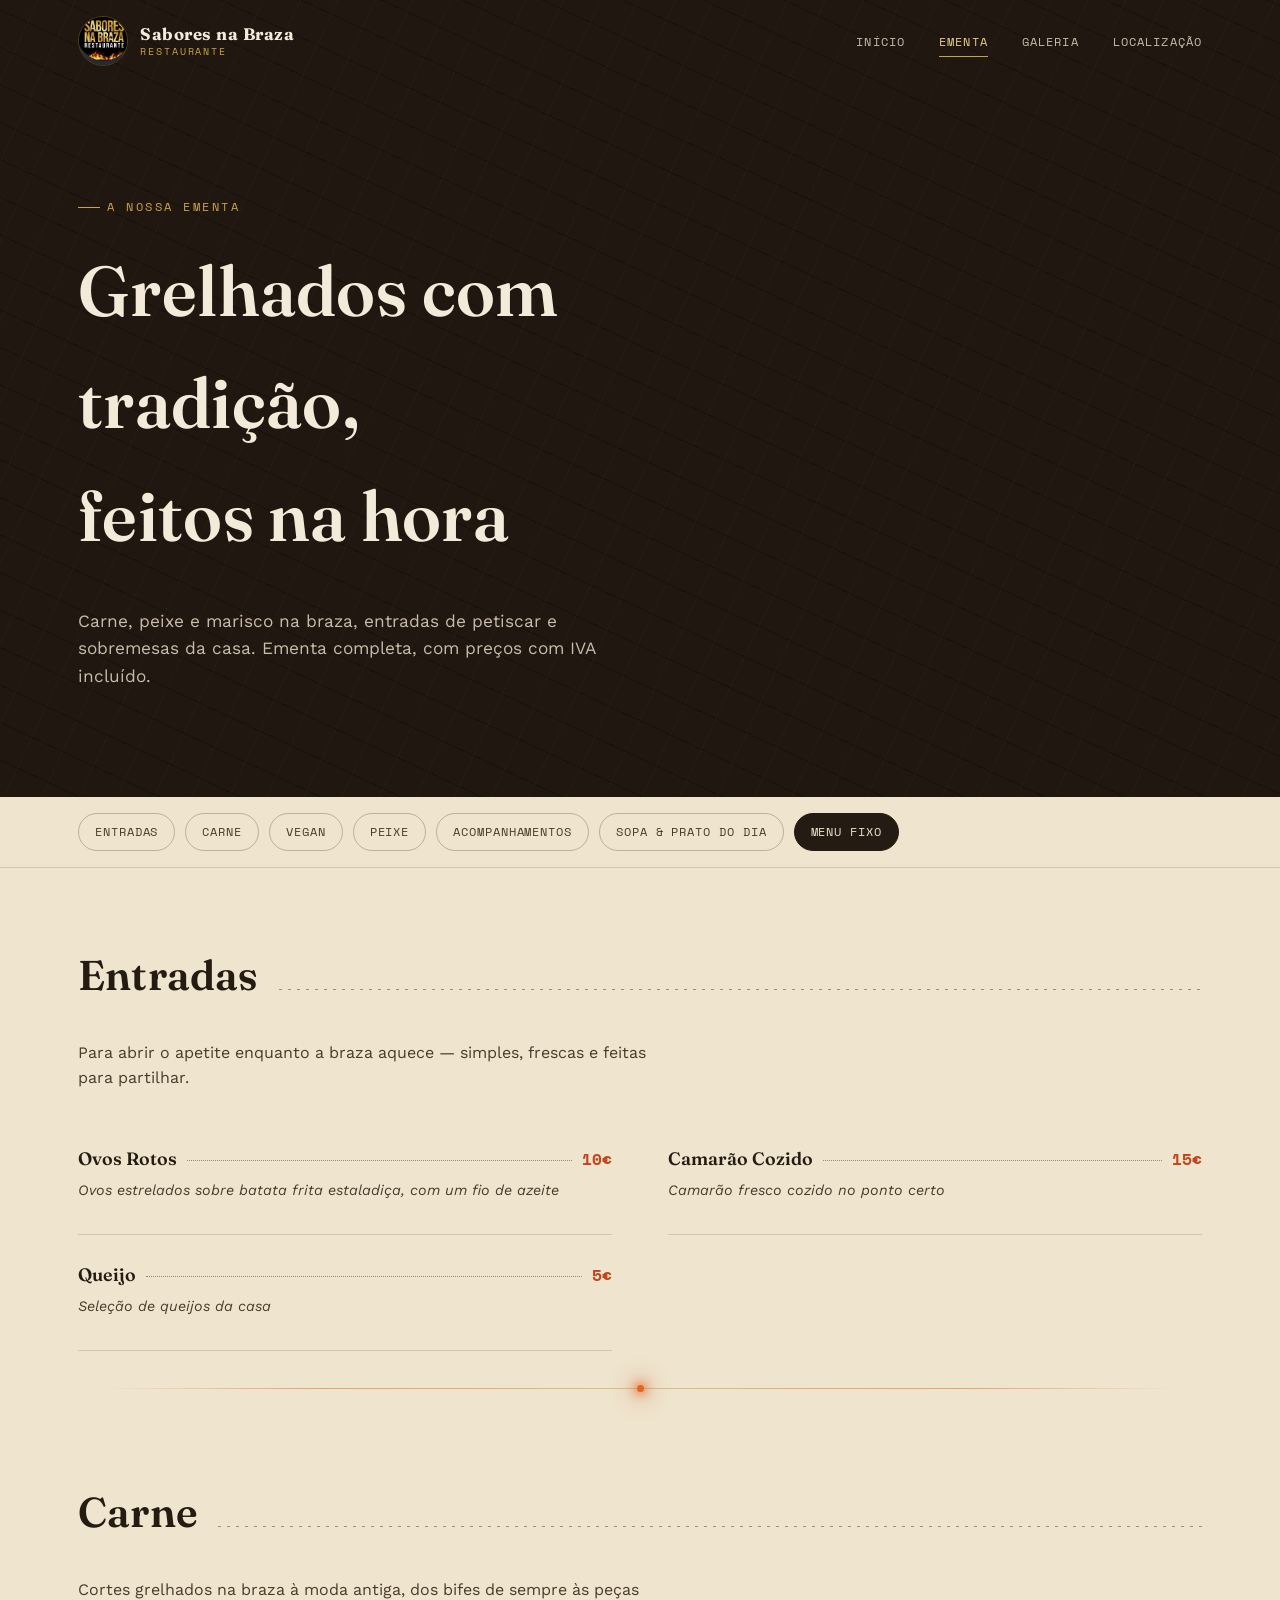
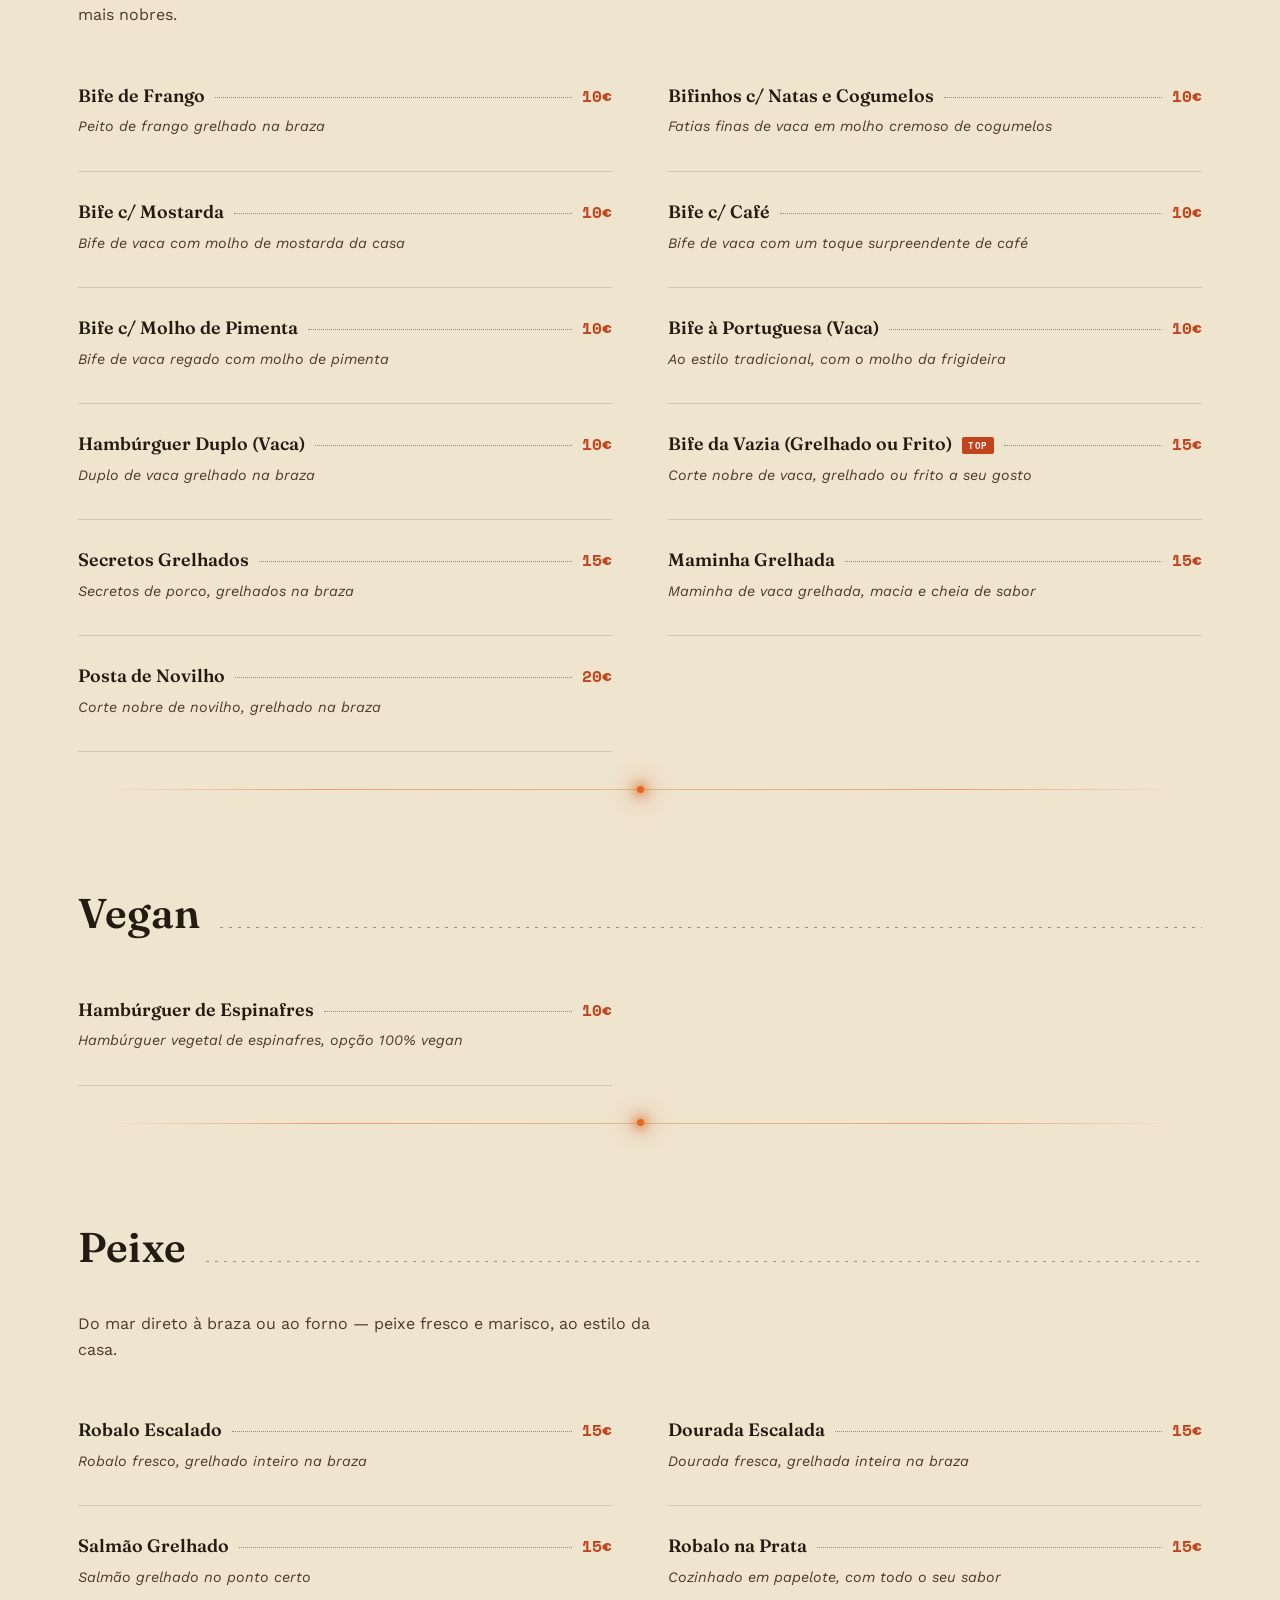
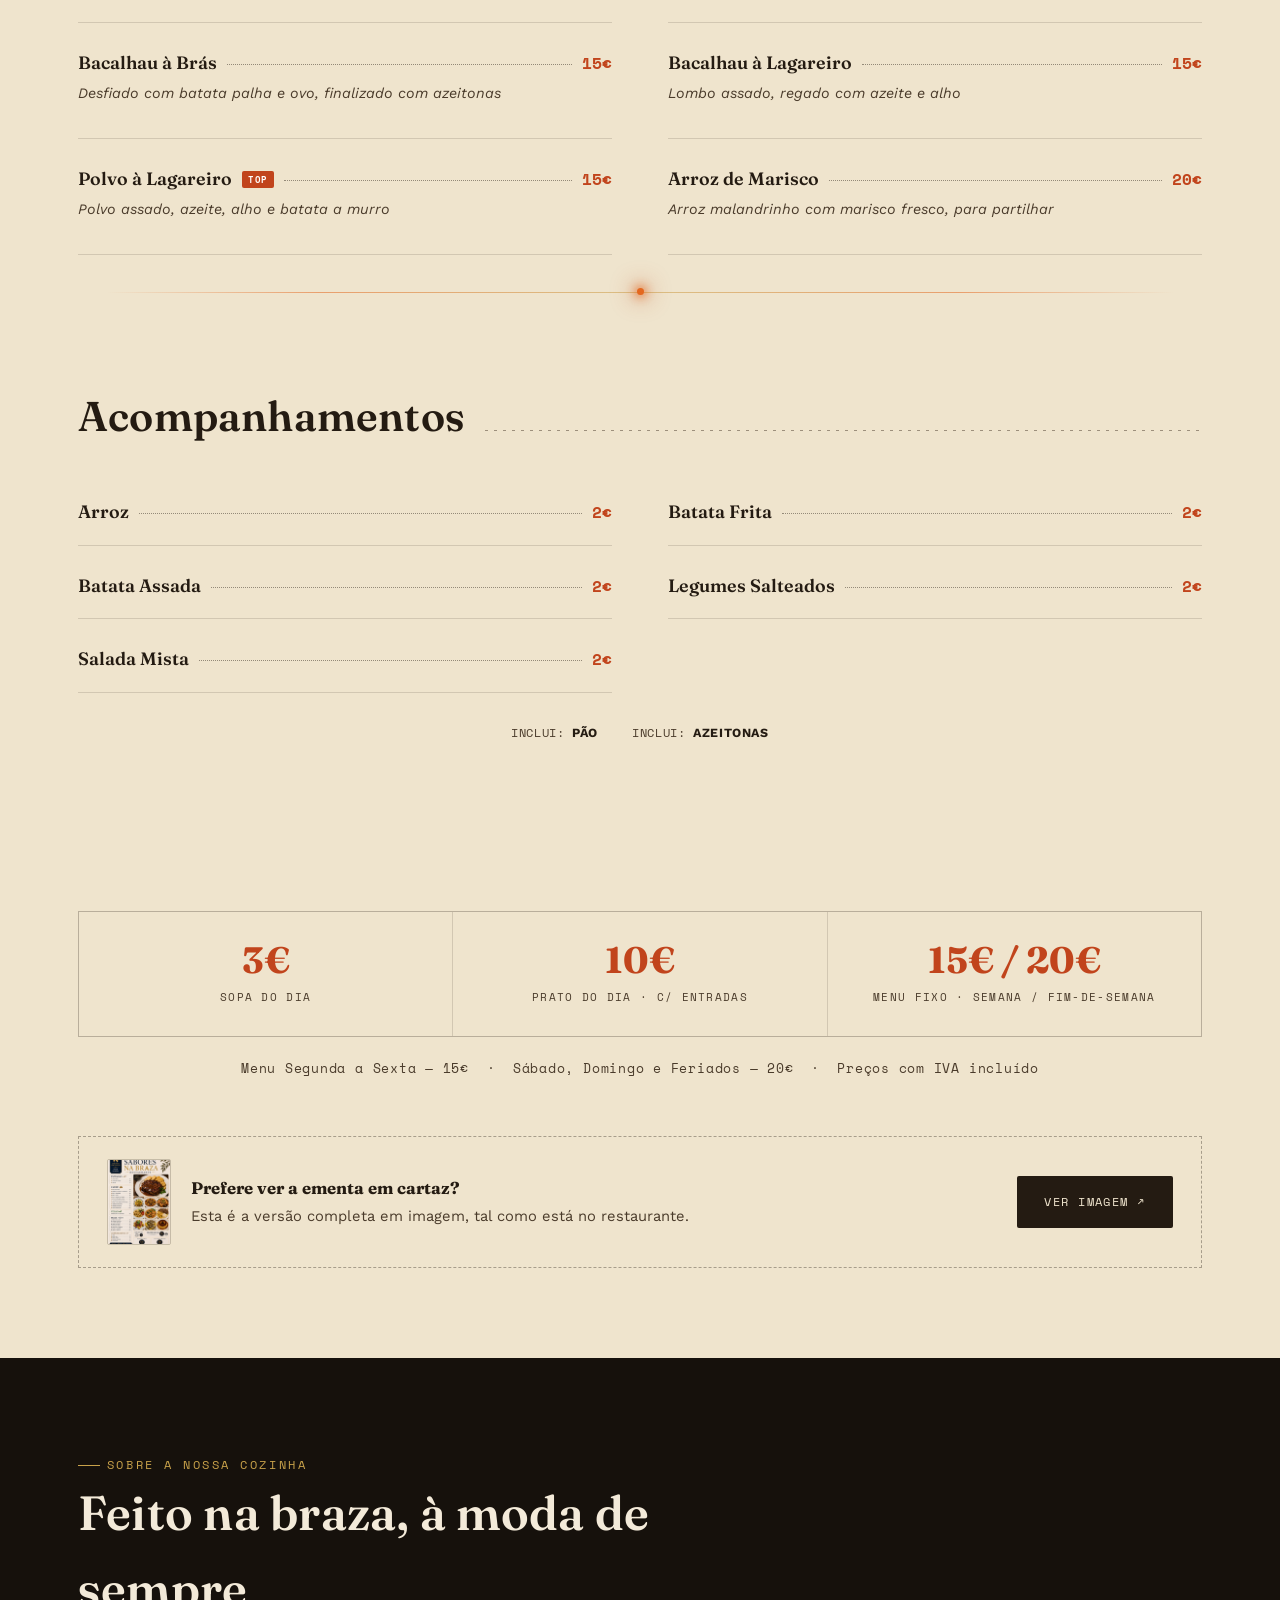
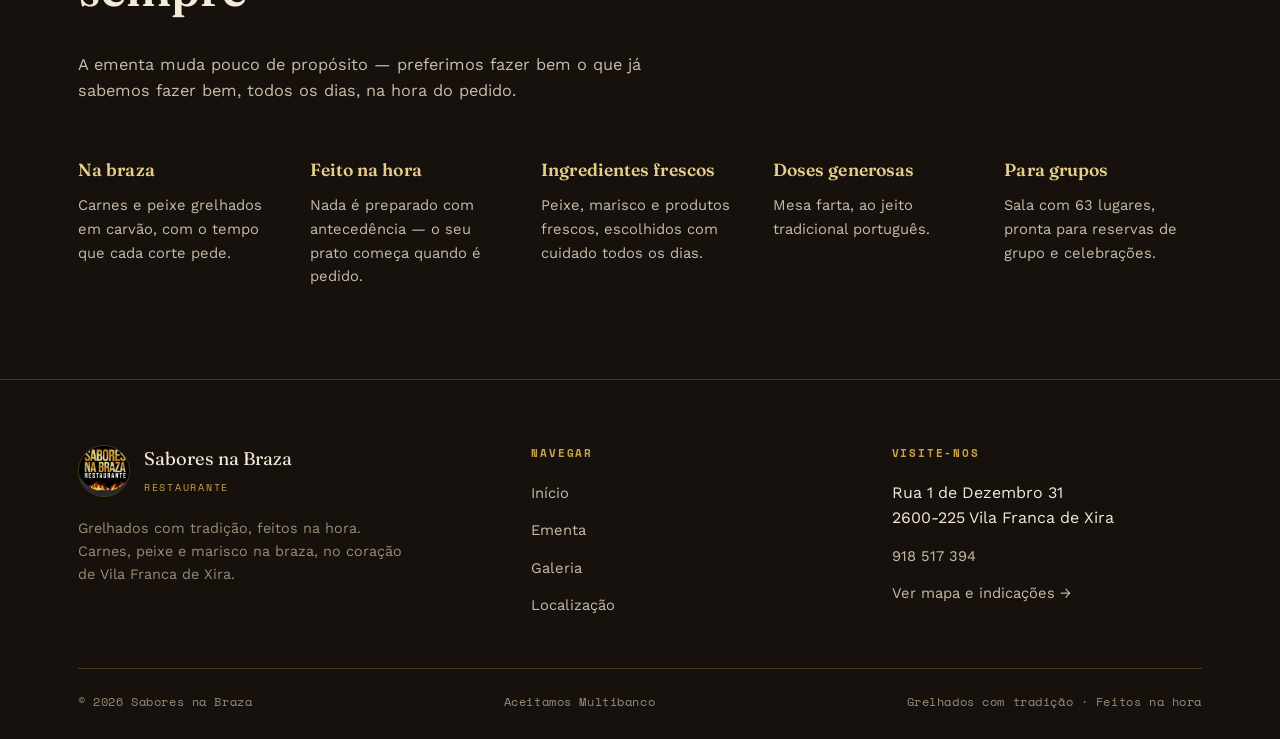
==== commit 2990a769: "Add files via upload" ====
--- a/ementa.html
+++ b/ementa.html
@@ -123,8 +123,8 @@
             <p class="desc">Maminha de vaca grelhada, macia e cheia de sabor</p>
           </div>
           <div class="menu-item">
-            <div class="menu-item-row"><span class="name">Costeleta de Novilho</span><span class="leader"></span><span class="price">30€</span></div>
-            <p class="desc">Peça nobre grelhada na braza, para partilhar</p>
+            <div class="menu-item-row"><span class="name">Posta de Novilho</span><span class="leader"></span><span class="price">20€</span></div>
+            <p class="desc">Corte nobre de novilho, grelhado na braza</p>
           </div>
         </div>
       </section>
@@ -231,6 +231,15 @@
         <p style="text-align:center; color:var(--ink-soft); font-family:var(--f-mono); font-size:.8rem; letter-spacing:.06em; margin-top:22px;">
           Menu Segunda a Sexta — 15€ &nbsp;·&nbsp; Sábado, Domingo e Feriados — 20€ &nbsp;·&nbsp; Preços com IVA incluído
         </p>
+
+        <a href="ementa-cartaz.jpg" target="_blank" rel="noopener" class="menu-poster-cta">
+          <img src="ementa-cartaz.jpg" alt="Ementa Sabores na Braza em cartaz" style="width:64px; height:86px; object-fit:cover; border-radius:2px; border:1px solid rgba(36,27,18,.2); flex-shrink:0;">
+          <span style="flex:1; min-width:220px;">
+            <strong style="display:block; color:var(--ink); font-family:var(--f-display); font-size:1.05rem; margin-bottom:3px;">Prefere ver a ementa em cartaz?</strong>
+            Esta é a versão completa em imagem, tal como está no restaurante.
+          </span>
+          <span class="btn btn-dark">Ver Imagem ↗</span>
+        </a>
       </section>
 
     </div>
